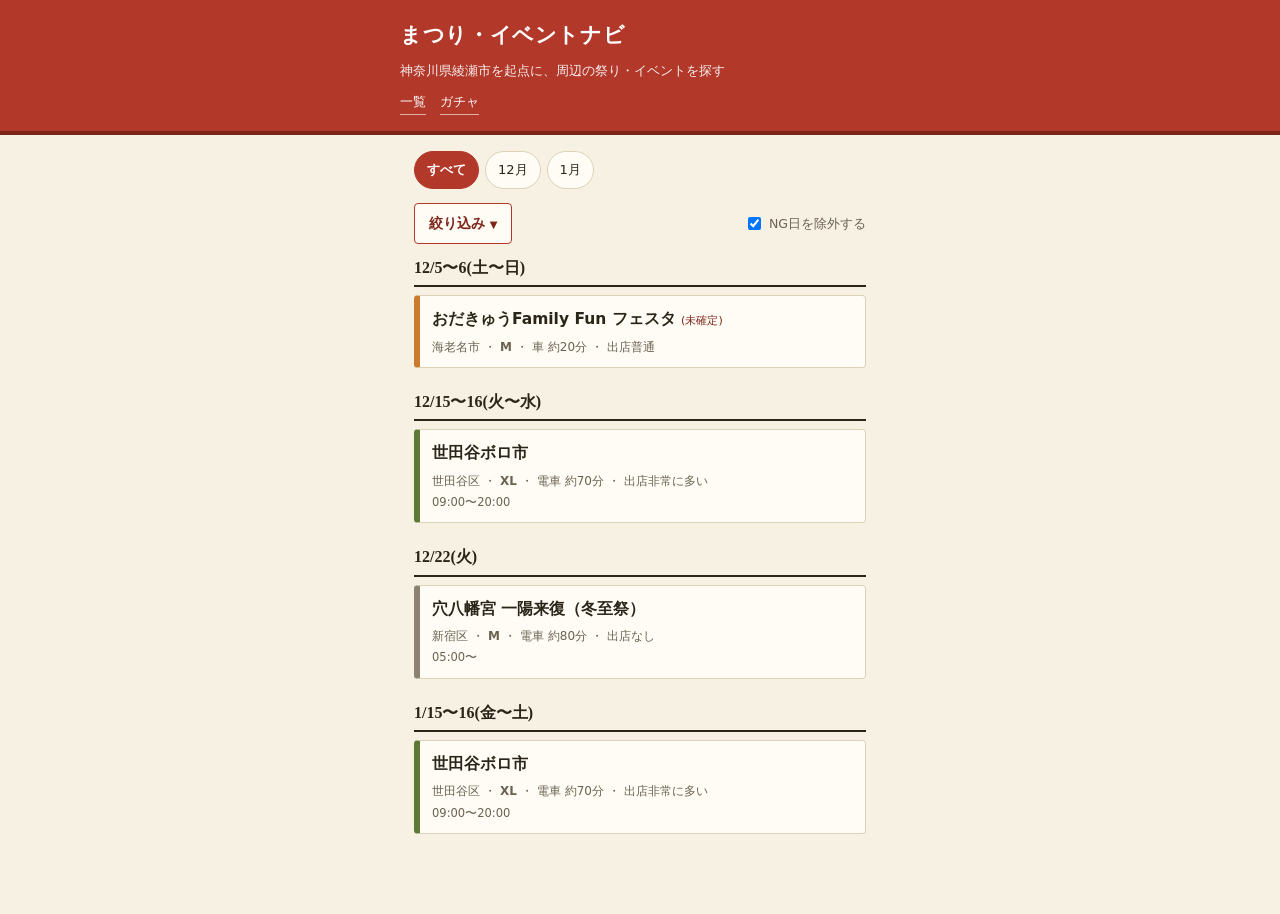
==== index.html @ 6707cf44 "Add matsuri-navi: 綾瀬市起点の祭り・イベントナビ 一覧・詳細・絞り込み・NG日除外・ガチャ・訪問記録まで実装。  Co-Authored-By: Claude Sonnet 5 <n" ====
<!DOCTYPE html>
<html lang="ja">
<head>
<meta charset="UTF-8">
<meta name="viewport" content="width=device-width, initial-scale=1">
<title>まつり・イベントナビ</title>
<link rel="stylesheet" href="css/style.css">
</head>
<body>
<header class="site-header">
  <div class="wrap">
    <h1>まつり・イベントナビ</h1>
    <p class="sub">神奈川県綾瀬市を起点に、周辺の祭り・イベントを探す</p>
    <nav class="site-nav">
      <a href="index.html">一覧</a>
      <a href="gacha.html">ガチャ</a>
    </nav>
  </div>
</header>
<div class="wrap">
  <main id="main" aria-live="polite"></main>
</div>
<script src="js/data.js"></script>
<script src="js/storage.js"></script>
<script src="js/access.js"></script>
<script src="js/filter.js"></script>
<script src="js/list.js"></script>
</body>
</html>
---- css/style.css ----
:root {
  --paper: #F7F1E4;
  --card: #FFFCF5;
  --ink: #2B2519;
  --mute: #6B6252;
  --line: #DDD2B8;
  --brand: #B2382A;
  --brand-dark: #7E2519;

  --c-matsuri: #B2382A;
  --c-hanabi: #2C3E66;
  --c-fes: #C97A2B;
  --c-ichi: #5C7A34;
  --c-illumination: #6E4C8E;
  --c-shrine: #8C8272;

  --radius: 4px;
}
* { box-sizing: border-box; }
body {
  margin: 0;
  background: var(--paper);
  color: var(--ink);
  font-family: "Hiragino Sans", "BIZ UDPGothic", "Meiryo", system-ui, sans-serif;
  font-size: 15px;
  line-height: 1.7;
  -webkit-text-size-adjust: 100%;
}
h1, h2 { font-family: "Yu Mincho", "Hiragino Mincho ProN", serif; }
a { color: var(--brand-dark); }
.wrap { max-width: 480px; margin: 0 auto; padding: 0 14px 60px; }

/* ヘッダー */
.site-header {
  background: var(--brand);
  color: #fff;
  padding: 18px 14px 16px;
  margin-bottom: 16px;
  border-bottom: 4px solid var(--brand-dark);
}
.site-header .wrap { padding: 0; }
.site-header h1 { margin: 0; font-size: 21px; letter-spacing: .03em; }
.site-header .sub { margin: 6px 0 0; font-size: 12.5px; opacity: .92; }
.site-nav { display: flex; gap: 14px; margin-top: 10px; }
.site-nav a { color: #fff; font-size: 13px; text-decoration: none; border-bottom: 1px solid rgba(255,255,255,.6); padding-bottom: 1px; }

.loading, .empty { text-align: center; color: var(--mute); padding: 40px 0; }

/* 月切り替えタブ */
.month-tabs { display: flex; gap: 6px; overflow-x: auto; padding-bottom: 4px; margin-bottom: 10px; }
.month-tab {
  flex: 0 0 auto;
  font: inherit; font-size: 13px; padding: 7px 12px;
  border: 1.5px solid var(--line); border-radius: 999px;
  background: var(--card); color: var(--ink); cursor: pointer; white-space: nowrap;
}
.month-tab.is-active { border-color: var(--brand); background: var(--brand); color: #fff; font-weight: bold; }

/* 絞り込みパネル */
.filter-toggle-row { display: flex; align-items: center; justify-content: space-between; margin-bottom: 10px; gap: 10px; }
.filter-toggle {
  font: inherit; font-size: 13.5px; font-weight: bold; padding: 8px 14px;
  border: 1.5px solid var(--brand); border-radius: var(--radius);
  background: var(--card); color: var(--brand-dark); cursor: pointer;
}
.filter-toggle-arrow { font-size: 10px; display: inline-block; transition: transform .15s; }
.filter-toggle[aria-expanded="true"] .filter-toggle-arrow { transform: rotate(180deg); }
.ng-exclude-toggle { font-size: 12.5px; color: var(--mute); display: flex; align-items: center; gap: 5px; white-space: nowrap; }
.filter-panel {
  background: var(--card); border: 1px solid var(--line); border-radius: var(--radius);
  padding: 12px 12px 4px; margin-bottom: 14px;
}
.frow { margin-bottom: 12px; }
.frow-label { display: block; font-size: 11.5px; color: var(--mute); margin-bottom: 6px; }
.chip-row { display: flex; flex-wrap: wrap; gap: 6px; }
.chip {
  font: inherit; font-size: 12.5px; padding: 6px 11px;
  border: 1.5px solid var(--line); border-radius: 999px;
  background: #fff; color: var(--ink); cursor: pointer;
}
.chip.is-active { border-color: var(--brand); background: var(--brand); color: #fff; font-weight: bold; }

/* 日付グループ */
.date-group { margin-bottom: 20px; }
.date-group-header {
  font-size: 16px;
  margin: 0 0 8px;
  padding-bottom: 4px;
  border-bottom: 2px solid var(--ink);
  display: flex;
  align-items: baseline;
  gap: 8px;
}
.group-count { font-size: 11.5px; color: var(--mute); font-family: "Hiragino Sans", sans-serif; font-weight: normal; }
.date-group-cards { display: flex; flex-direction: column; gap: 8px; }

/* イベントカード（一覧） */
.event-card {
  display: flex;
  align-items: stretch;
  gap: 10px;
  background: var(--card);
  border: 1px solid var(--line);
  border-left: 6px solid var(--c-matsuri);
  border-radius: var(--radius);
  padding: 10px 12px;
  text-decoration: none;
  color: var(--ink);
  position: relative;
}
.event-card.cat-hanabi { border-left-color: var(--c-hanabi); }
.event-card.cat-fes { border-left-color: var(--c-fes); }
.event-card.cat-ichi { border-left-color: var(--c-ichi); }
.event-card.cat-illumination { border-left-color: var(--c-illumination); }
.event-card.cat-shrine { border-left-color: var(--c-shrine); }
.event-card.is-blocked { opacity: .55; }

.event-card-main { flex: 1; min-width: 0; }
.event-card-name { font-size: 15.5px; font-weight: bold; }
.date-tag { font-size: 11px; color: var(--brand-dark); font-weight: normal; }
.event-card-meta { margin-top: 4px; font-size: 12px; color: var(--mute); display: flex; flex-wrap: wrap; gap: 2px 0; }
.event-card-meta .dot { margin: 0 4px; }
.event-card-time { margin-top: 2px; font-size: 11.5px; color: var(--mute); }

.scale { font-weight: bold; }
.ng-badge {
  align-self: flex-start;
  font-size: 11px;
  color: #fff;
  background: var(--mute);
  border-radius: 3px;
  padding: 2px 6px;
  white-space: nowrap;
  height: fit-content;
}
.ng-badge-large { display: inline-block; margin-top: 6px; font-size: 12px; }
.visited-badge {
  align-self: flex-start;
  font-size: 11px;
  color: #fff;
  background: var(--c-ichi);
  border-radius: 3px;
  padding: 2px 6px;
  white-space: nowrap;
  height: fit-content;
}

/* 詳細画面 */
.back-link { display: inline-block; margin: 4px 0 12px; font-size: 13px; text-decoration: none; }
.detail { background: var(--card); border: 1px solid var(--line); border-top: 6px solid var(--c-matsuri); border-radius: var(--radius); padding: 18px 16px 20px; }
.detail.cat-hanabi { border-top-color: var(--c-hanabi); }
.detail.cat-fes { border-top-color: var(--c-fes); }
.detail.cat-ichi { border-top-color: var(--c-ichi); }
.detail.cat-illumination { border-top-color: var(--c-illumination); }
.detail.cat-shrine { border-top-color: var(--c-shrine); }

.detail-header { margin-bottom: 6px; }
.detail-title { margin: 0; font-size: 21px; line-height: 1.4; }
.detail-date { margin-top: 6px; font-size: 15px; font-weight: bold; color: var(--brand-dark); }
.detail-recurrence { font-size: 12px; color: var(--mute); margin-top: 2px; }
.visited-note { font-size: 12px; color: var(--c-ichi); font-weight: bold; margin-top: 4px; }
.btn-visited {
  display: block; margin-top: 10px; font: inherit; font-size: 13.5px; font-weight: bold;
  padding: 9px 14px; min-height: 40px; border-radius: var(--radius);
  border: 1.5px solid var(--line); background: var(--card); color: var(--ink); cursor: pointer;
}
.btn-visited.is-visited { border-color: var(--c-ichi); background: var(--c-ichi); color: #fff; }

.detail-section { margin-top: 18px; padding-top: 14px; border-top: 1px solid var(--line); }
.detail-section h2 { font-size: 15px; margin: 0 0 8px; }
.overview { margin: 0; }
.detail-row { font-size: 14px; margin-bottom: 4px; }
.detail-note { font-size: 13px; color: var(--mute); margin: 4px 0 0; }
.kid-score { color: var(--brand); letter-spacing: 1px; }

.access-block { display: flex; flex-direction: column; gap: 10px; }
.access-box { border: 1px solid var(--line); border-radius: var(--radius); padding: 10px 12px; background: #FFFEFA; }
.access-box.is-recommend { border-color: var(--brand); background: #FBF0EA; }
.access-box-title { font-weight: bold; font-size: 13.5px; margin-bottom: 4px; display: flex; align-items: center; gap: 6px; }
.badge-recommend { font-size: 10.5px; background: var(--brand); color: #fff; border-radius: 3px; padding: 1px 6px; }
.access-row { font-size: 13px; margin-bottom: 2px; }
.access-note { font-size: 12px; color: var(--mute); margin-top: 2px; }
.map-link { display: inline-block; margin-top: 6px; font-size: 12.5px; }

.detail-section-vendor summary { cursor: pointer; font-size: 14px; font-weight: bold; }
.detail-section-todo .todo-list { font-size: 12.5px; color: var(--mute); }

.nearby-list { list-style: none; margin: 0; padding: 0; display: flex; flex-direction: column; gap: 6px; }
.nearby-list a { display: flex; gap: 8px; text-decoration: none; color: var(--ink); font-size: 13.5px; }
.nearby-date { color: var(--brand-dark); font-weight: bold; white-space: nowrap; }
.nearby-name { flex: 1; }

/* ガチャ画面 */
.card-step { background: var(--card); border: 1px solid var(--line); border-radius: var(--radius); padding: 16px 14px 18px; }
.card-step h2 { margin: 0 0 14px; font-size: 16px; }
.btn-row { display: flex; gap: 10px; margin-top: 16px; }
.btn-ghost, .btn-gacha {
  flex: 1; font: inherit; font-size: 14px; font-weight: bold; padding: 11px 14px;
  border-radius: var(--radius); cursor: pointer; min-height: 44px;
}
.btn-ghost { background: var(--card); color: var(--ink); border: 1.5px solid var(--line); }
.btn-gacha { background: var(--brand); color: #fff; border: 1.5px solid var(--brand-dark); }

.spin-view { text-align: center; padding: 40px 14px; }
.spin-icon { font-size: 48px; display: inline-block; animation: gacha-spin 1s linear infinite; }
.spin-view p { margin-top: 12px; color: var(--mute); font-size: 13.5px; }
@keyframes gacha-spin {
  0%, 100% { transform: rotate(-12deg); }
  50% { transform: rotate(12deg); }
}
@media (prefers-reduced-motion: reduce) {
  .spin-icon { animation: none; }
}

.gacha-result { border-left: 6px solid var(--c-matsuri); padding-left: 12px; margin-bottom: 4px; }
.gacha-result.cat-hanabi { border-left-color: var(--c-hanabi); }
.gacha-result.cat-fes { border-left-color: var(--c-fes); }
.gacha-result.cat-ichi { border-left-color: var(--c-ichi); }
.gacha-result.cat-illumination { border-left-color: var(--c-illumination); }
.gacha-result.cat-shrine { border-left-color: var(--c-shrine); }
.gacha-result-date { font-size: 14px; font-weight: bold; color: var(--brand-dark); }
.gacha-result-name { margin: 4px 0 6px; font-size: 19px; }
.gacha-result-summary { margin: 0 0 8px; font-size: 13.5px; color: var(--mute); }
.gacha-result-meta { font-size: 12px; color: var(--mute); margin-bottom: 10px; display: flex; flex-wrap: wrap; gap: 2px 0; }
.gacha-result-meta .dot { margin: 0 4px; }
.btn-detail {
  display: block; text-align: center; margin-top: 12px; padding: 11px 14px;
  border-radius: var(--radius); background: var(--ink); color: #fff; text-decoration: none;
  font-weight: bold; font-size: 14px; min-height: 44px; line-height: 22px;
}

.suggest-list { margin: 0; padding-left: 1.2em; font-size: 13.5px; color: var(--mute); }
.suggest-list li { margin-bottom: 4px; }
.suggest-list b { color: var(--ink); }

@media (max-width: 360px) {
  .event-card-meta { font-size: 11.5px; }
}
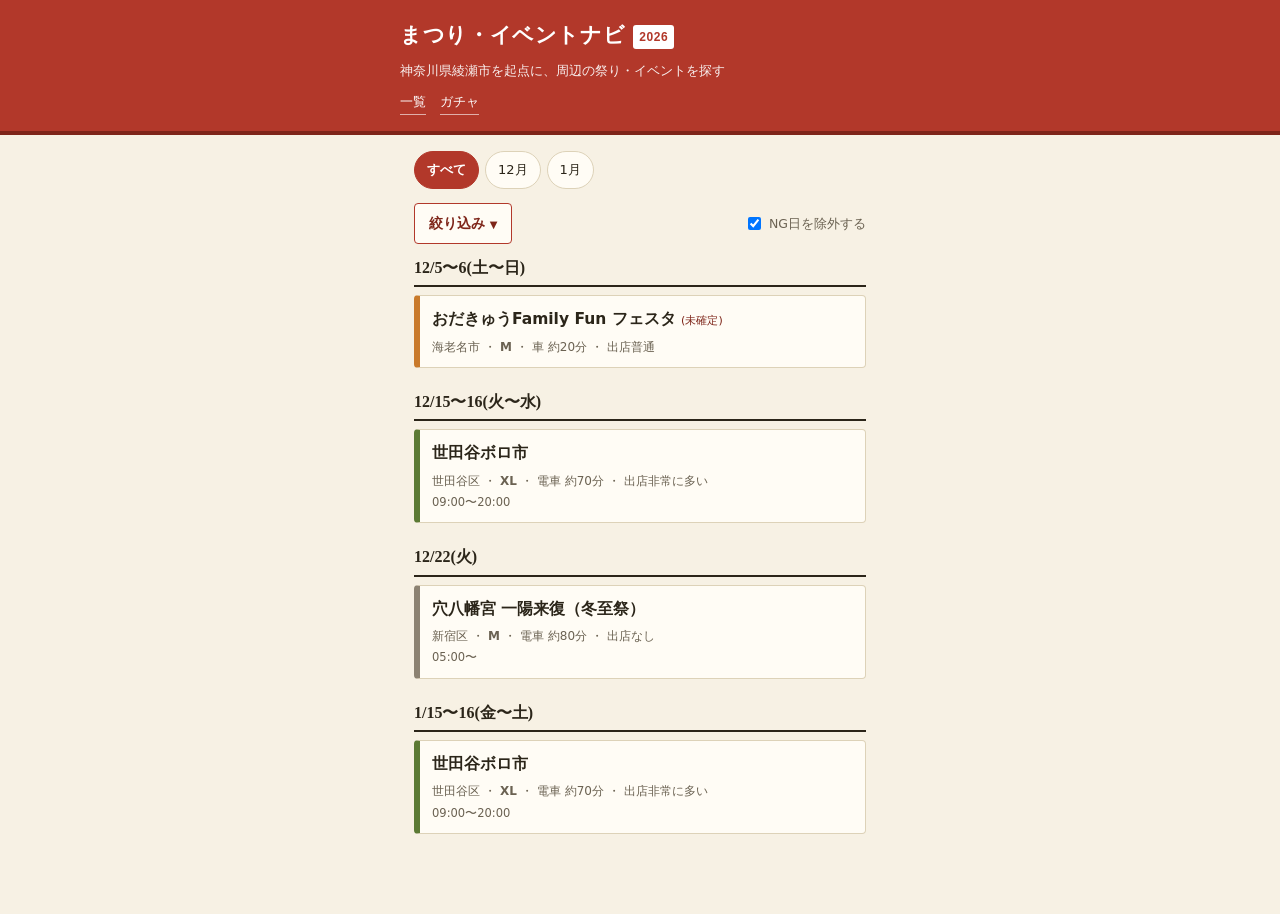
==== commit 60874847: "Add 2026 year tag to header Co-Authored-By: Claude Sonnet 5 <noreply@anthropic.com>" ====
--- a/index.html
+++ b/index.html
@@ -9,7 +9,7 @@
 <body>
 <header class="site-header">
   <div class="wrap">
-    <h1>まつり・イベントナビ</h1>
+    <h1>まつり・イベントナビ <span class="year-tag">2026</span></h1>
     <p class="sub">神奈川県綾瀬市を起点に、周辺の祭り・イベントを探す</p>
     <nav class="site-nav">
       <a href="index.html">一覧</a>
--- a/css/style.css
+++ b/css/style.css
@@ -40,6 +40,18 @@
 }
 .site-header .wrap { padding: 0; }
 .site-header h1 { margin: 0; font-size: 21px; letter-spacing: .03em; }
+.year-tag {
+  display: inline-block;
+  font-family: "Hiragino Sans", sans-serif;
+  font-size: 12px;
+  font-weight: bold;
+  color: var(--brand);
+  background: #fff;
+  border-radius: 3px;
+  padding: 2px 6px;
+  vertical-align: middle;
+  margin-left: 2px;
+}
 .site-header .sub { margin: 6px 0 0; font-size: 12.5px; opacity: .92; }
 .site-nav { display: flex; gap: 14px; margin-top: 10px; }
 .site-nav a { color: #fff; font-size: 13px; text-decoration: none; border-bottom: 1px solid rgba(255,255,255,.6); padding-bottom: 1px; }
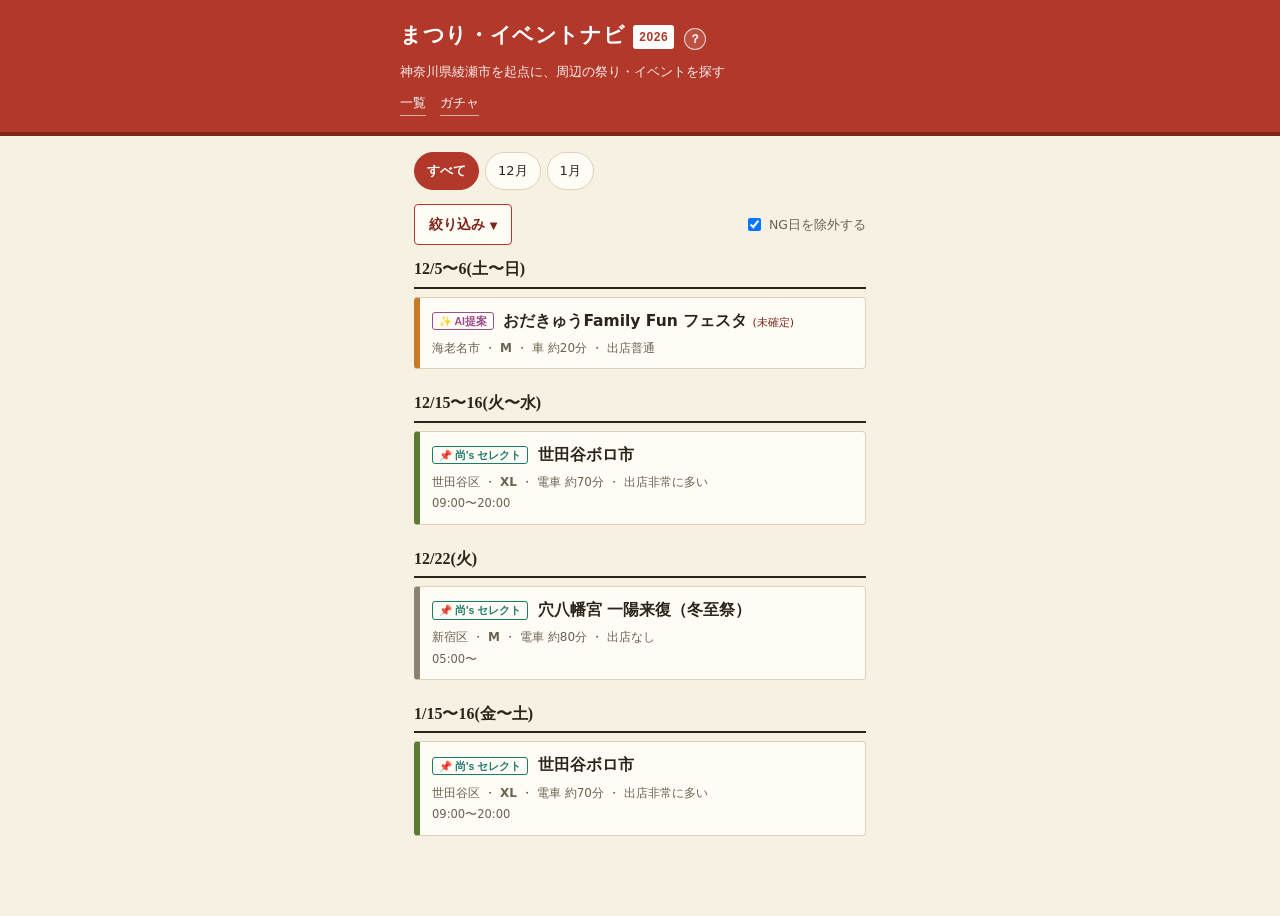
==== commit 3e71633d: "Relabel user-source badge and add page help popover 「あなたの指定」バッジを「尚's セレクト」表記に変更。 全ページのヘッダーに「？」ヘルプボタン" ====
--- a/index.html
+++ b/index.html
@@ -9,7 +9,7 @@
 <body>
 <header class="site-header">
   <div class="wrap">
-    <h1>まつり・イベントナビ <span class="year-tag">2026</span></h1>
+    <h1>まつり・イベントナビ <span class="year-tag">2026</span><span id="page-help-slot"></span></h1>
     <p class="sub">神奈川県綾瀬市を起点に、周辺の祭り・イベントを探す</p>
     <nav class="site-nav">
       <a href="index.html">一覧</a>
@@ -23,6 +23,7 @@
 <script src="js/data.js"></script>
 <script src="js/storage.js"></script>
 <script src="js/access.js"></script>
+<script src="js/help.js"></script>
 <script src="js/filter.js"></script>
 <script src="js/list.js"></script>
 </body>
--- a/css/style.css
+++ b/css/style.css
@@ -13,6 +13,9 @@
   --c-ichi: #5C7A34;
   --c-illumination: #6E4C8E;
   --c-shrine: #8C8272;
+
+  --source-user: #1F7A6C;
+  --source-claude: #9C4F8E;
 
   --radius: 4px;
 }
@@ -56,6 +59,31 @@
 .site-nav { display: flex; gap: 14px; margin-top: 10px; }
 .site-nav a { color: #fff; font-size: 13px; text-decoration: none; border-bottom: 1px solid rgba(255,255,255,.6); padding-bottom: 1px; }
 
+/* ページ説明ヘルプ */
+.help-wrap { position: relative; display: inline-block; vertical-align: middle; margin-left: 4px; }
+.help-btn {
+  display: inline-flex; align-items: center; justify-content: center;
+  width: 22px; height: 22px; border-radius: 50%;
+  border: 1.5px solid rgba(255,255,255,.75); background: rgba(255,255,255,.12);
+  color: #fff; font-size: 12px; font-weight: bold; font-family: "Hiragino Sans", sans-serif;
+  cursor: pointer; padding: 0; line-height: 1;
+}
+.help-btn[aria-expanded="true"] { background: rgba(255,255,255,.3); }
+.help-pop {
+  position: absolute; top: calc(100% + 8px); left: 0; z-index: 30;
+  width: min(280px, 78vw);
+  background: var(--card); color: var(--ink);
+  border: 1px solid var(--line); border-radius: var(--radius);
+  box-shadow: 0 4px 16px rgba(0,0,0,.2);
+  padding: 12px 14px; font-size: 12.5px; line-height: 1.7;
+  text-align: left; font-weight: normal;
+}
+.help-pop h3 { margin: 0 0 6px; font-size: 13px; font-family: "Hiragino Sans", sans-serif; }
+.help-pop p { margin: 0; }
+.help-sep { border: none; border-top: 1px solid var(--line); margin: 10px 0; }
+.scale-legend div { display: flex; align-items: center; gap: 6px; margin-bottom: 3px; }
+.scale-legend .scale { display: inline-block; width: 26px; text-align: center; font-size: 11px; }
+
 .loading, .empty { text-align: center; color: var(--mute); padding: 40px 0; }
 
 /* 月切り替えタブ */
@@ -135,6 +163,29 @@
 .event-card-time { margin-top: 2px; font-size: 11.5px; color: var(--mute); }
 
 .scale { font-weight: bold; }
+
+.source-badge {
+  display: inline-block;
+  font-family: "Hiragino Sans", sans-serif;
+  font-size: 10.5px;
+  font-weight: bold;
+  line-height: 1.4;
+  padding: 1px 6px;
+  border-radius: 3px;
+  border: 1.3px solid;
+  background: transparent;
+  white-space: nowrap;
+  vertical-align: middle;
+  margin-right: 4px;
+}
+.source-badge.source-user { color: var(--source-user); border-color: var(--source-user); }
+.source-badge.source-claude { color: var(--source-claude); border-color: var(--source-claude); }
+.source-badge-lg {
+  display: inline-block;
+  margin-bottom: 6px;
+  font-size: 12.5px;
+  padding: 3px 9px;
+}
 .ng-badge {
   align-self: flex-start;
   font-size: 11px;
@@ -225,6 +276,7 @@
 }
 
 .gacha-result { border-left: 6px solid var(--c-matsuri); padding-left: 12px; margin-bottom: 4px; }
+.gacha-result > .source-badge { margin-bottom: 6px; }
 .gacha-result.cat-hanabi { border-left-color: var(--c-hanabi); }
 .gacha-result.cat-fes { border-left-color: var(--c-fes); }
 .gacha-result.cat-ichi { border-left-color: var(--c-ichi); }
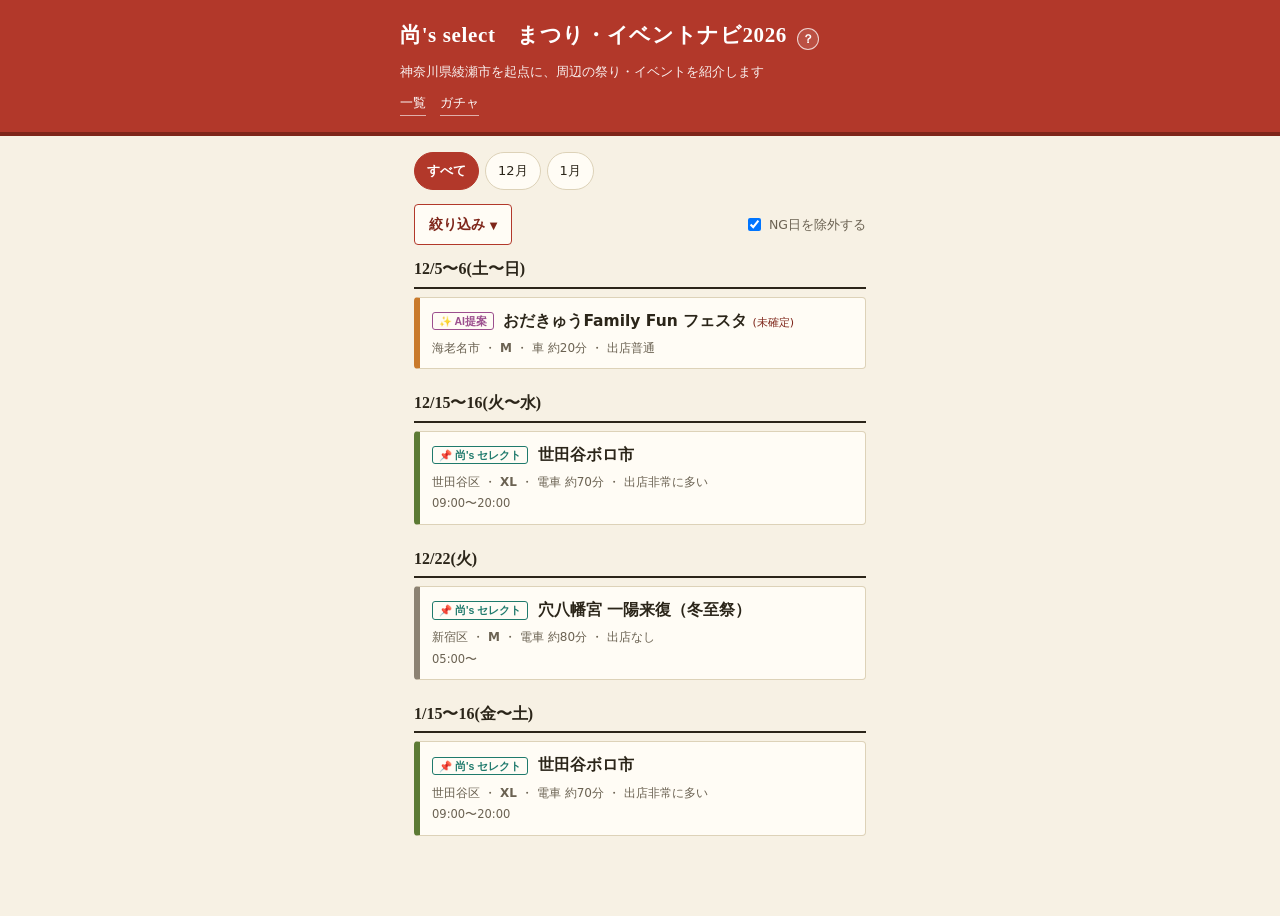
==== commit 875b61b0: "Rebrand page title to "尚's select まつり・イベントナビ2026" トップの見出しを新表記に変更し、一覧ページのサブタイトルも更新。 表記が変わり単独のyear-tag" ====
--- a/index.html
+++ b/index.html
@@ -9,8 +9,8 @@
 <body>
 <header class="site-header">
   <div class="wrap">
-    <h1>まつり・イベントナビ <span class="year-tag">2026</span><span id="page-help-slot"></span></h1>
-    <p class="sub">神奈川県綾瀬市を起点に、周辺の祭り・イベントを探す</p>
+    <h1>尚's select　まつり・イベントナビ2026<span id="page-help-slot"></span></h1>
+    <p class="sub">神奈川県綾瀬市を起点に、周辺の祭り・イベントを紹介します</p>
     <nav class="site-nav">
       <a href="index.html">一覧</a>
       <a href="gacha.html">ガチャ</a>
--- a/css/style.css
+++ b/css/style.css
@@ -43,18 +43,6 @@
 }
 .site-header .wrap { padding: 0; }
 .site-header h1 { margin: 0; font-size: 21px; letter-spacing: .03em; }
-.year-tag {
-  display: inline-block;
-  font-family: "Hiragino Sans", sans-serif;
-  font-size: 12px;
-  font-weight: bold;
-  color: var(--brand);
-  background: #fff;
-  border-radius: 3px;
-  padding: 2px 6px;
-  vertical-align: middle;
-  margin-left: 2px;
-}
 .site-header .sub { margin: 6px 0 0; font-size: 12.5px; opacity: .92; }
 .site-nav { display: flex; gap: 14px; margin-top: 10px; }
 .site-nav a { color: #fff; font-size: 13px; text-decoration: none; border-bottom: 1px solid rgba(255,255,255,.6); padding-bottom: 1px; }
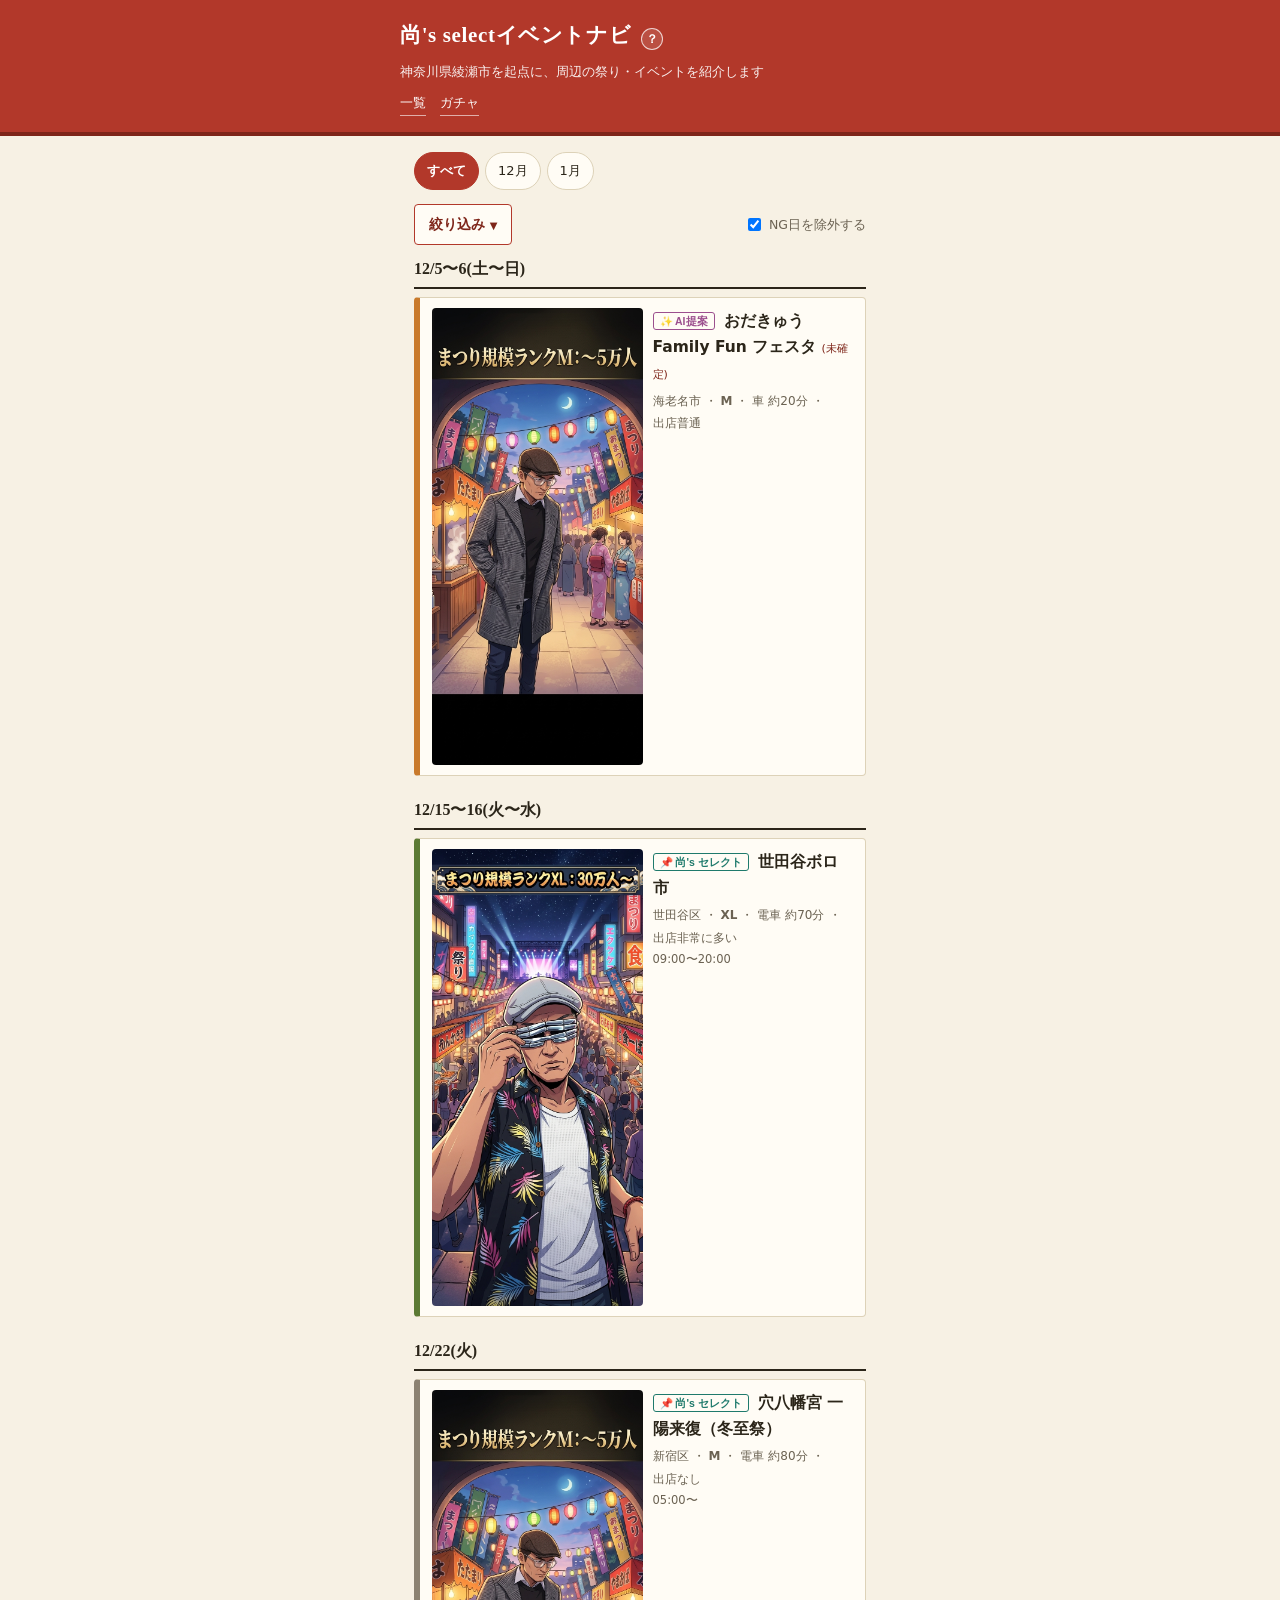
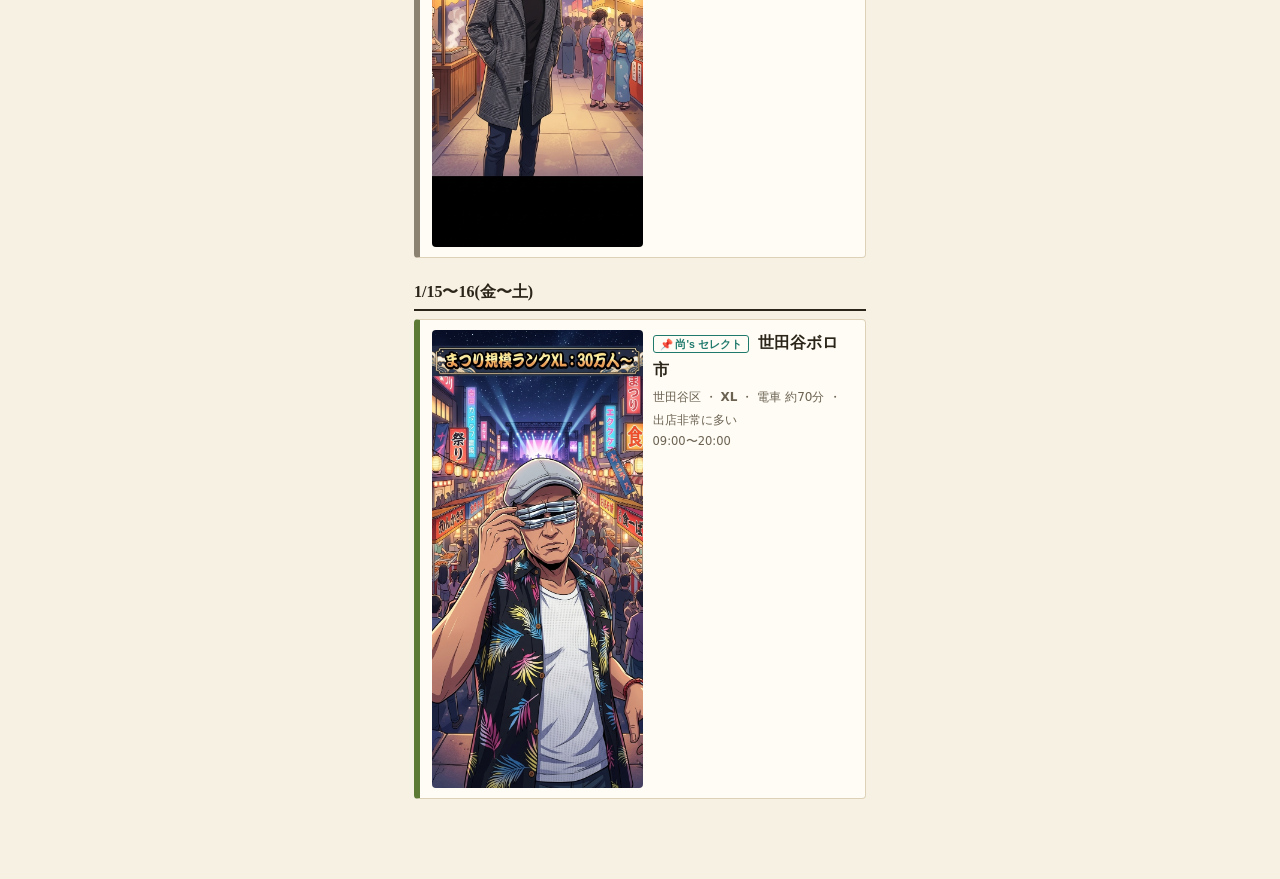
==== commit 21e02f71: "Simplify page heading to "尚's selectイベントナビ" Co-Authored-By: Claude Sonnet 5 <noreply@anthropic.com>" ====
--- a/index.html
+++ b/index.html
@@ -9,7 +9,7 @@
 <body>
 <header class="site-header">
   <div class="wrap">
-    <h1>尚's select　まつり・イベントナビ2026<span id="page-help-slot"></span></h1>
+    <h1>尚's selectイベントナビ<span id="page-help-slot"></span></h1>
     <p class="sub">神奈川県綾瀬市を起点に、周辺の祭り・イベントを紹介します</p>
     <nav class="site-nav">
       <a href="index.html">一覧</a>
--- a/css/style.css
+++ b/css/style.css
@@ -71,6 +71,7 @@
 .help-sep { border: none; border-top: 1px solid var(--line); margin: 10px 0; }
 .scale-legend div { display: flex; align-items: center; gap: 6px; margin-bottom: 3px; }
 .scale-legend .scale { display: inline-block; width: 26px; text-align: center; font-size: 11px; }
+.scale-legend-thumb { width: 28px; height: 38px; object-fit: cover; object-position: top center; border-radius: 3px; flex-shrink: 0; }
 
 .loading, .empty { text-align: center; color: var(--mute); padding: 40px 0; }
 
@@ -135,6 +136,18 @@
   text-decoration: none;
   color: var(--ink);
   position: relative;
+  min-height: 150px;
+}
+.event-card-thumb {
+  width: 50%;
+  max-width: 220px;
+  height: auto;
+  align-self: stretch;
+  object-fit: cover;
+  object-position: top center;
+  border-radius: var(--radius);
+  flex-shrink: 0;
+  order: -1;
 }
 .event-card.cat-hanabi { border-left-color: var(--c-hanabi); }
 .event-card.cat-fes { border-left-color: var(--c-fes); }
@@ -175,25 +188,29 @@
   padding: 3px 9px;
 }
 .ng-badge {
-  align-self: flex-start;
+  position: absolute;
+  top: 8px;
+  right: 8px;
+  z-index: 2;
   font-size: 11px;
   color: #fff;
   background: var(--mute);
   border-radius: 3px;
   padding: 2px 6px;
   white-space: nowrap;
-  height: fit-content;
-}
-.ng-badge-large { display: inline-block; margin-top: 6px; font-size: 12px; }
+}
+.ng-badge-large { position: static; display: inline-block; margin-top: 6px; font-size: 12px; }
 .visited-badge {
-  align-self: flex-start;
+  position: absolute;
+  top: 8px;
+  right: 8px;
+  z-index: 2;
   font-size: 11px;
   color: #fff;
   background: var(--c-ichi);
   border-radius: 3px;
   padding: 2px 6px;
   white-space: nowrap;
-  height: fit-content;
 }
 
 /* 詳細画面 */
@@ -222,6 +239,9 @@
 .overview { margin: 0; }
 .detail-row { font-size: 14px; margin-bottom: 4px; }
 .detail-note { font-size: 13px; color: var(--mute); margin: 4px 0 0; }
+.scale-section-body { display: flex; gap: 12px; align-items: flex-start; }
+.scale-thumb { width: 88px; height: 118px; object-fit: cover; object-position: top center; border-radius: var(--radius); flex-shrink: 0; }
+.scale-section-text { flex: 1; min-width: 0; }
 .kid-score { color: var(--brand); letter-spacing: 1px; }
 
 .access-block { display: flex; flex-direction: column; gap: 10px; }
